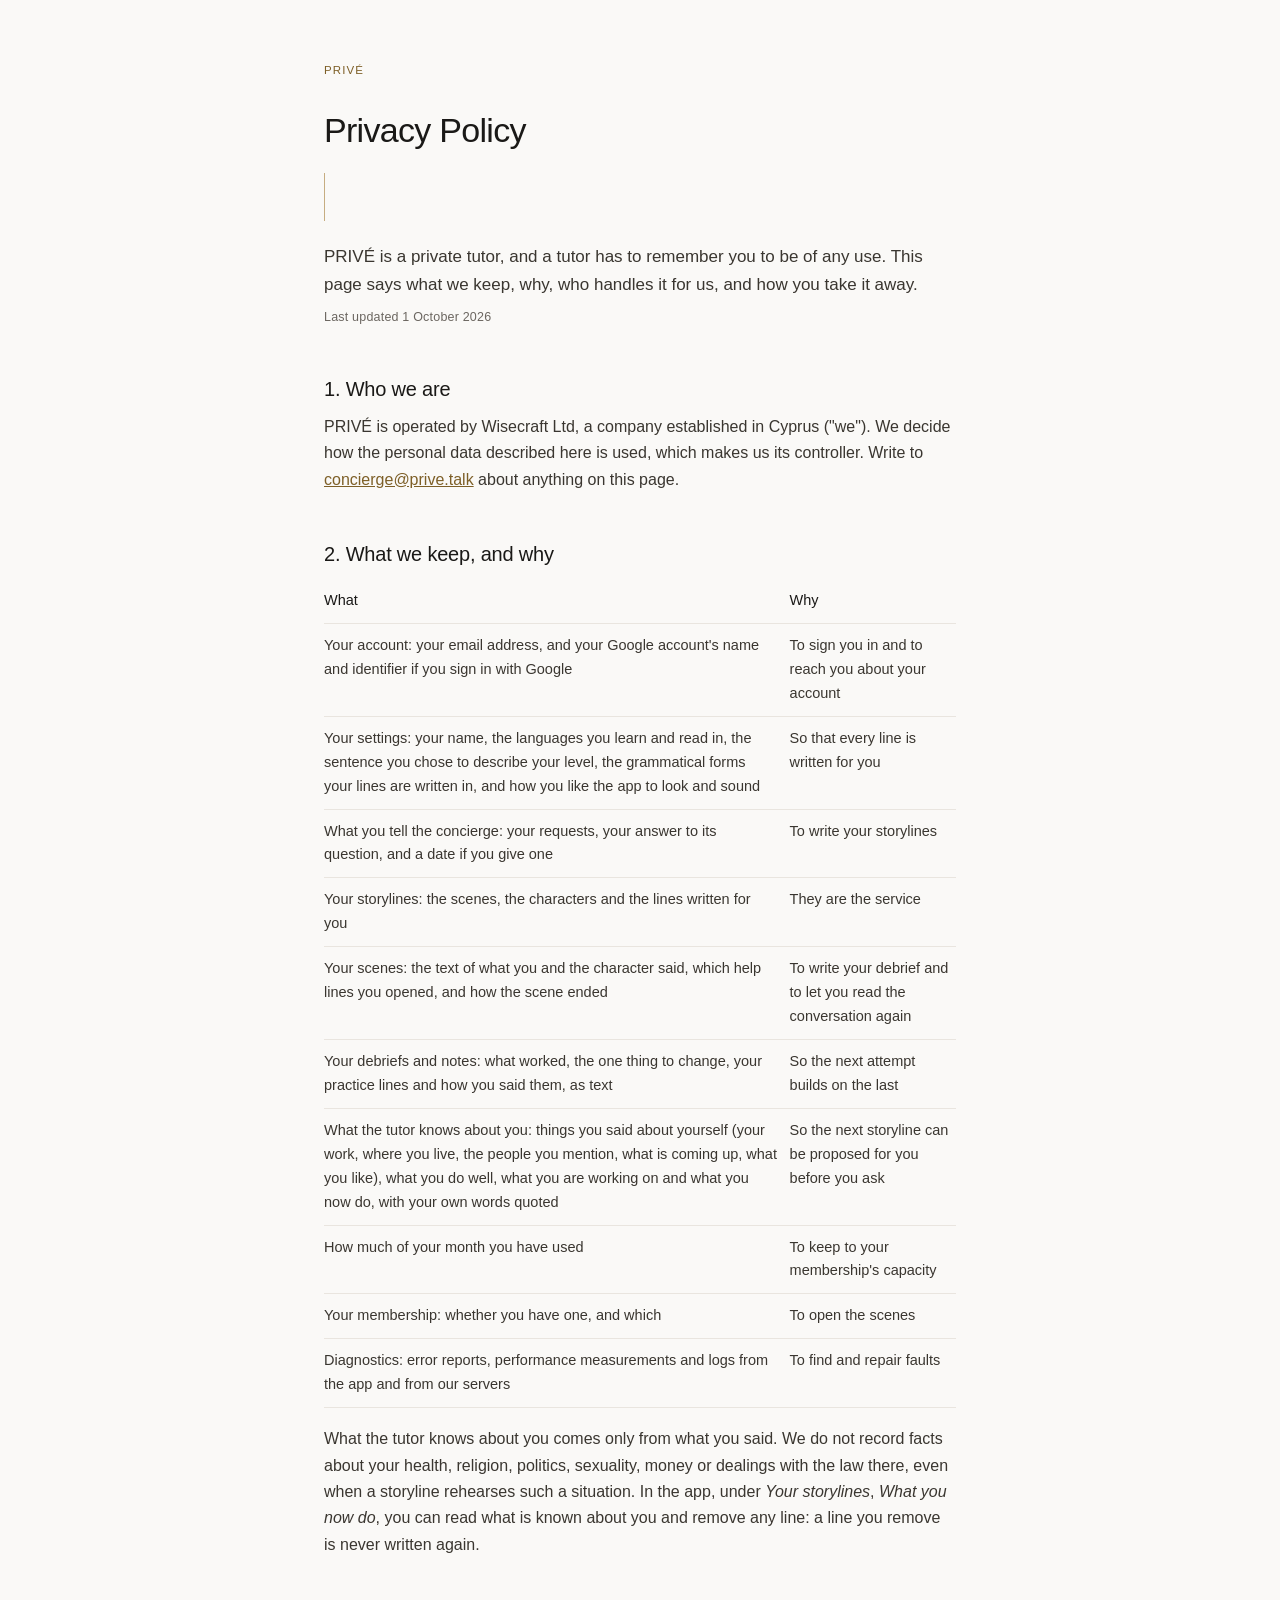
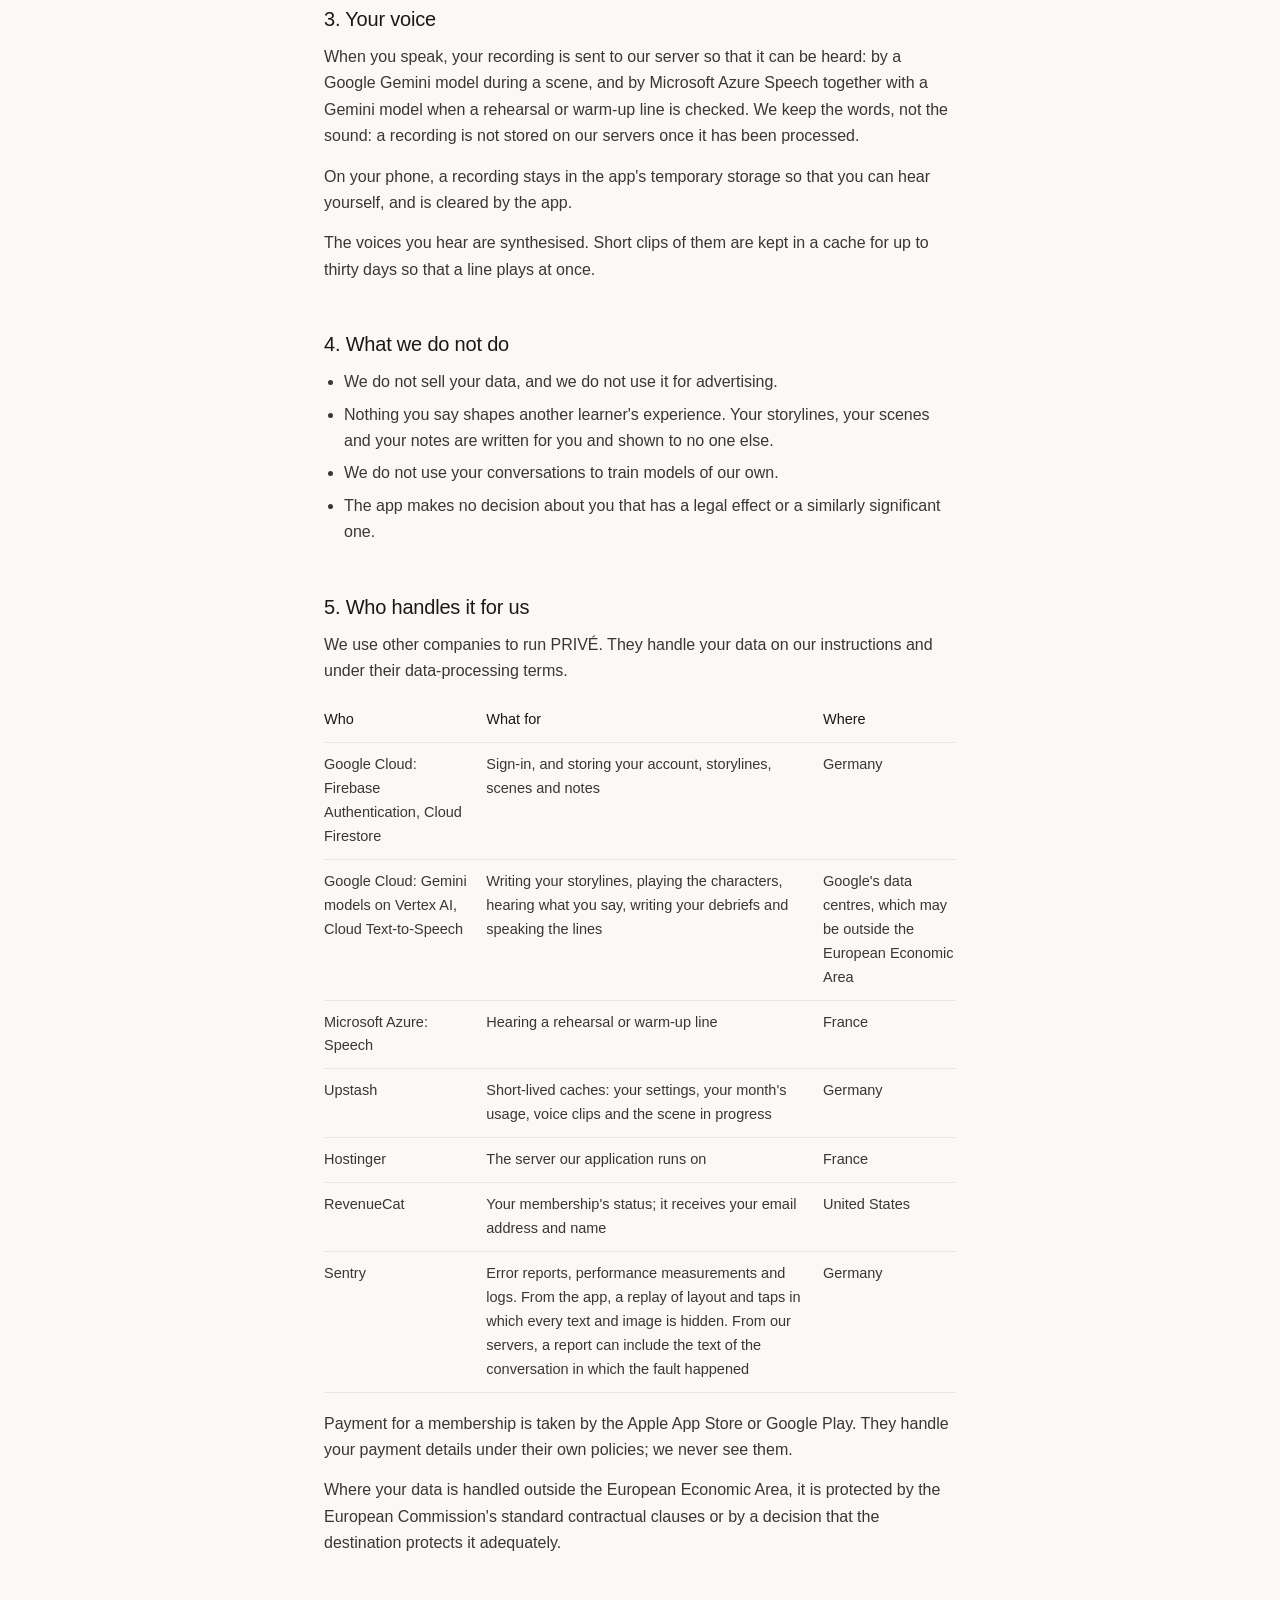
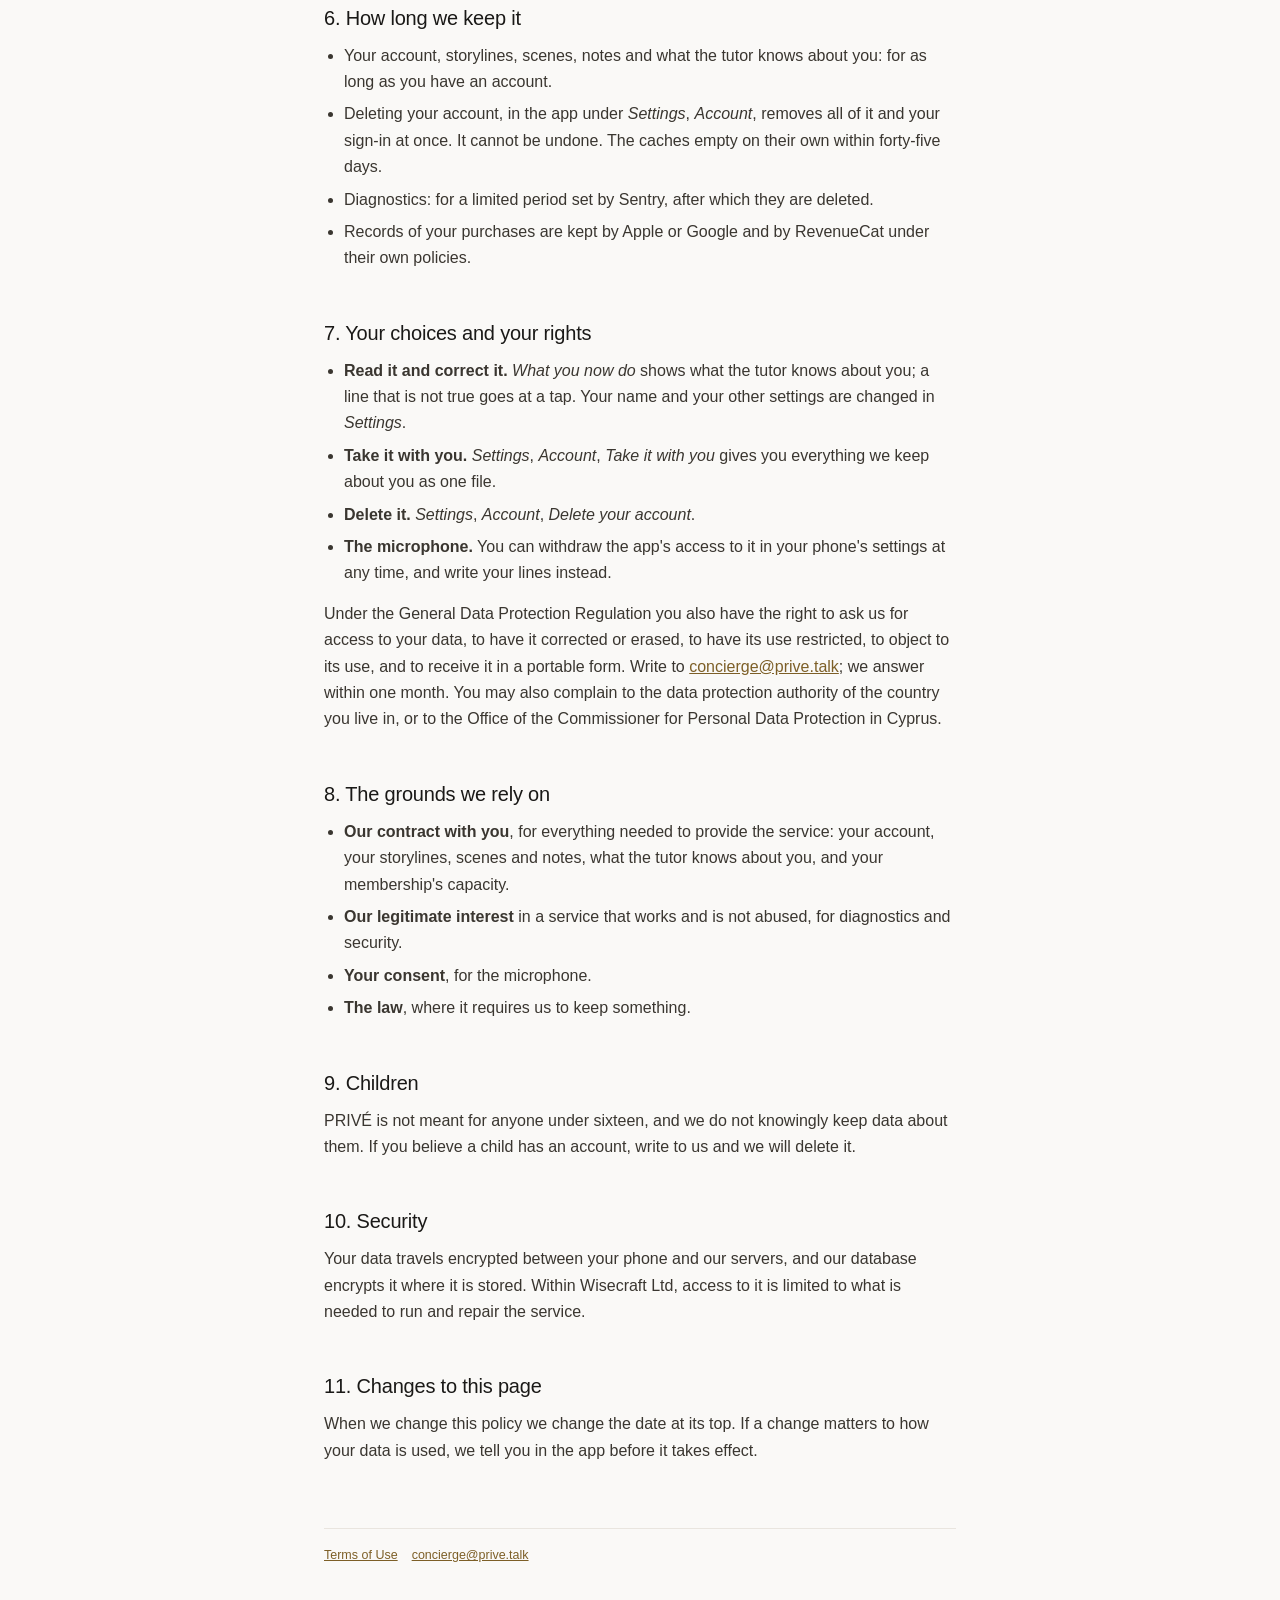
==== privacy/index.html @ 2d4fdf54 "Terms of Use and Privacy Policy for PRIVÉ Two static pages and a front page in the app's palette, se" ====
<!doctype html>
<html lang="en">
<head>
  <meta charset="utf-8">
  <meta name="viewport" content="width=device-width, initial-scale=1">
  <title>Privacy Policy · PRIVÉ</title>
  <meta name="description" content="What PRIVÉ keeps about you, why, who handles it, how long, and how to take it away or delete it.">
  <link rel="stylesheet" href="../style.css">
</head>
<body>
<main>
  <a class="kicker" href="../">Privé</a>
  <h1>Privacy Policy</h1>
  <div class="rule"></div>
  <p class="lead">PRIVÉ is a private tutor, and a tutor has to remember you to be of any use. This page says what we keep, why, who handles it for us, and how you take it away.</p>
  <p class="date">Last updated 1 October 2026</p>

  <h2>1. Who we are</h2>
  <p>PRIVÉ is operated by Wisecraft Ltd, a company established in Cyprus ("we"). We decide how the personal data described here is used, which makes us its controller. Write to <a href="mailto:concierge@prive.talk">concierge@prive.talk</a> about anything on this page.</p>

  <h2>2. What we keep, and why</h2>
  <table>
    <thead><tr><th>What</th><th>Why</th></tr></thead>
    <tbody>
      <tr><td>Your account: your email address, and your Google account's name and identifier if you sign in with Google</td><td>To sign you in and to reach you about your account</td></tr>
      <tr><td>Your settings: your name, the languages you learn and read in, the sentence you chose to describe your level, the grammatical forms your lines are written in, and how you like the app to look and sound</td><td>So that every line is written for you</td></tr>
      <tr><td>What you tell the concierge: your requests, your answer to its question, and a date if you give one</td><td>To write your storylines</td></tr>
      <tr><td>Your storylines: the scenes, the characters and the lines written for you</td><td>They are the service</td></tr>
      <tr><td>Your scenes: the text of what you and the character said, which help lines you opened, and how the scene ended</td><td>To write your debrief and to let you read the conversation again</td></tr>
      <tr><td>Your debriefs and notes: what worked, the one thing to change, your practice lines and how you said them, as text</td><td>So the next attempt builds on the last</td></tr>
      <tr><td>What the tutor knows about you: things you said about yourself (your work, where you live, the people you mention, what is coming up, what you like), what you do well, what you are working on and what you now do, with your own words quoted</td><td>So the next storyline can be proposed for you before you ask</td></tr>
      <tr><td>How much of your month you have used</td><td>To keep to your membership's capacity</td></tr>
      <tr><td>Your membership: whether you have one, and which</td><td>To open the scenes</td></tr>
      <tr><td>Diagnostics: error reports, performance measurements and logs from the app and from our servers</td><td>To find and repair faults</td></tr>
    </tbody>
  </table>
  <p>What the tutor knows about you comes only from what you said. We do not record facts about your health, religion, politics, sexuality, money or dealings with the law there, even when a storyline rehearses such a situation. In the app, under <em>Your storylines</em>, <em>What you now do</em>, you can read what is known about you and remove any line: a line you remove is never written again.</p>

  <h2>3. Your voice</h2>
  <p>When you speak, your recording is sent to our server so that it can be heard: by a Google Gemini model during a scene, and by Microsoft Azure Speech together with a Gemini model when a rehearsal or warm-up line is checked. We keep the words, not the sound: a recording is not stored on our servers once it has been processed.</p>
  <p>On your phone, a recording stays in the app's temporary storage so that you can hear yourself, and is cleared by the app.</p>
  <p>The voices you hear are synthesised. Short clips of them are kept in a cache for up to thirty days so that a line plays at once.</p>

  <h2>4. What we do not do</h2>
  <ul>
    <li>We do not sell your data, and we do not use it for advertising.</li>
    <li>Nothing you say shapes another learner's experience. Your storylines, your scenes and your notes are written for you and shown to no one else.</li>
    <li>We do not use your conversations to train models of our own.</li>
    <li>The app makes no decision about you that has a legal effect or a similarly significant one.</li>
  </ul>

  <h2>5. Who handles it for us</h2>
  <p>We use other companies to run PRIVÉ. They handle your data on our instructions and under their data-processing terms.</p>
  <table>
    <thead><tr><th>Who</th><th>What for</th><th>Where</th></tr></thead>
    <tbody>
      <tr><td>Google Cloud: Firebase Authentication, Cloud Firestore</td><td>Sign-in, and storing your account, storylines, scenes and notes</td><td>Germany</td></tr>
      <tr><td>Google Cloud: Gemini models on Vertex AI, Cloud Text-to-Speech</td><td>Writing your storylines, playing the characters, hearing what you say, writing your debriefs and speaking the lines</td><td>Google's data centres, which may be outside the European Economic Area</td></tr>
      <tr><td>Microsoft Azure: Speech</td><td>Hearing a rehearsal or warm-up line</td><td>France</td></tr>
      <tr><td>Upstash</td><td>Short-lived caches: your settings, your month's usage, voice clips and the scene in progress</td><td>Germany</td></tr>
      <tr><td>Hostinger</td><td>The server our application runs on</td><td>France</td></tr>
      <tr><td>RevenueCat</td><td>Your membership's status; it receives your email address and name</td><td>United States</td></tr>
      <tr><td>Sentry</td><td>Error reports, performance measurements and logs. From the app, a replay of layout and taps in which every text and image is hidden. From our servers, a report can include the text of the conversation in which the fault happened</td><td>Germany</td></tr>
    </tbody>
  </table>
  <p>Payment for a membership is taken by the Apple App Store or Google Play. They handle your payment details under their own policies; we never see them.</p>
  <p>Where your data is handled outside the European Economic Area, it is protected by the European Commission's standard contractual clauses or by a decision that the destination protects it adequately.</p>

  <h2>6. How long we keep it</h2>
  <ul>
    <li>Your account, storylines, scenes, notes and what the tutor knows about you: for as long as you have an account.</li>
    <li>Deleting your account, in the app under <em>Settings</em>, <em>Account</em>, removes all of it and your sign-in at once. It cannot be undone. The caches empty on their own within forty-five days.</li>
    <li>Diagnostics: for a limited period set by Sentry, after which they are deleted.</li>
    <li>Records of your purchases are kept by Apple or Google and by RevenueCat under their own policies.</li>
  </ul>

  <h2>7. Your choices and your rights</h2>
  <ul>
    <li><strong>Read it and correct it.</strong> <em>What you now do</em> shows what the tutor knows about you; a line that is not true goes at a tap. Your name and your other settings are changed in <em>Settings</em>.</li>
    <li><strong>Take it with you.</strong> <em>Settings</em>, <em>Account</em>, <em>Take it with you</em> gives you everything we keep about you as one file.</li>
    <li><strong>Delete it.</strong> <em>Settings</em>, <em>Account</em>, <em>Delete your account</em>.</li>
    <li><strong>The microphone.</strong> You can withdraw the app's access to it in your phone's settings at any time, and write your lines instead.</li>
  </ul>
  <p>Under the General Data Protection Regulation you also have the right to ask us for access to your data, to have it corrected or erased, to have its use restricted, to object to its use, and to receive it in a portable form. Write to <a href="mailto:concierge@prive.talk">concierge@prive.talk</a>; we answer within one month. You may also complain to the data protection authority of the country you live in, or to the Office of the Commissioner for Personal Data Protection in Cyprus.</p>

  <h2>8. The grounds we rely on</h2>
  <ul>
    <li><strong>Our contract with you</strong>, for everything needed to provide the service: your account, your storylines, scenes and notes, what the tutor knows about you, and your membership's capacity.</li>
    <li><strong>Our legitimate interest</strong> in a service that works and is not abused, for diagnostics and security.</li>
    <li><strong>Your consent</strong>, for the microphone.</li>
    <li><strong>The law</strong>, where it requires us to keep something.</li>
  </ul>

  <h2>9. Children</h2>
  <p>PRIVÉ is not meant for anyone under sixteen, and we do not knowingly keep data about them. If you believe a child has an account, write to us and we will delete it.</p>

  <h2>10. Security</h2>
  <p>Your data travels encrypted between your phone and our servers, and our database encrypts it where it is stored. Within Wisecraft Ltd, access to it is limited to what is needed to run and repair the service.</p>

  <h2>11. Changes to this page</h2>
  <p>When we change this policy we change the date at its top. If a change matters to how your data is used, we tell you in the app before it takes effect.</p>

  <footer><a href="../terms/">Terms of Use</a><a href="mailto:concierge@prive.talk">concierge@prive.talk</a></footer>
</main>
</body>
</html>
---- style.css ----
/* The app's own palette: a warm ground, ink type, one gold; the same in the dark. No font is fetched: the page asks nothing of a third party. */
:root {
  --ground: #FAF9F7;
  --surface: #FFFFFF;
  --ink: #1A1917;
  --ink-soft: #3A3630;
  --ink-muted: #6B6660;
  --gold: #B08D4F;
  --gold-text: #7D5F27;
  --hair: #E9E5DF;
}
@media (prefers-color-scheme: dark) {
  :root {
    --ground: #171513;
    --surface: #1F1C19;
    --ink: #F6F4F1;
    --ink-soft: #D9D4CC;
    --ink-muted: #A39C92;
    --gold: #C9A562;
    --gold-text: #D8B878;
    --hair: #2E2A26;
  }
}
* { box-sizing: border-box; }
html { -webkit-text-size-adjust: 100%; }
body {
  margin: 0;
  background: var(--ground);
  color: var(--ink-soft);
  font-family: "Noto Sans", -apple-system, BlinkMacSystemFont, "Segoe UI", Roboto, "Helvetica Neue", Arial, sans-serif;
  font-size: 16px;
  line-height: 1.65;
}
main { max-width: 680px; margin: 0 auto; padding: 56px 24px 96px; }
.kicker { font-size: 11.5px; font-weight: 500; letter-spacing: 1.1px; text-transform: uppercase; color: var(--gold-text); text-decoration: none; }
h1 { font-weight: 300; font-size: 34px; line-height: 1.2; letter-spacing: -0.7px; color: var(--ink); margin: 28px 0 0; }
.rule { width: 1px; height: 48px; background: var(--gold); opacity: 0.7; margin: 22px 0; }
.lead { font-size: 17px; color: var(--ink-soft); margin: 0 0 8px; }
.date { font-size: 12.5px; color: var(--ink-muted); letter-spacing: 0.2px; }
h2 { font-weight: 400; font-size: 20px; line-height: 1.3; letter-spacing: -0.2px; color: var(--ink); margin: 48px 0 12px; }
h3 { font-weight: 500; font-size: 14.5px; color: var(--ink); margin: 24px 0 6px; }
p { margin: 0 0 14px; }
ul { margin: 0 0 14px; padding-left: 20px; }
li { margin-bottom: 6px; }
a { color: var(--gold-text); }
table { width: 100%; border-collapse: collapse; margin: 8px 0 18px; font-size: 14.5px; }
th { text-align: left; font-weight: 500; color: var(--ink); border-bottom: 1px solid var(--hair); padding: 10px 12px 10px 0; vertical-align: top; }
td { border-bottom: 1px solid var(--hair); padding: 10px 12px 10px 0; vertical-align: top; }
td:last-child, th:last-child { padding-right: 0; }
.cards { display: grid; gap: 14px; margin-top: 32px; }
.card { display: block; border: 1px solid var(--hair); background: var(--surface); border-radius: 18px; padding: 20px; text-decoration: none; color: inherit; }
.card strong { display: block; font-weight: 400; font-size: 19px; color: var(--ink); }
.card span { font-size: 14px; color: var(--ink-muted); }
footer { margin-top: 64px; padding-top: 16px; border-top: 1px solid var(--hair); font-size: 12.5px; color: var(--ink-muted); }
footer a { margin-right: 14px; }
@media (max-width: 520px) { h1 { font-size: 28px; } main { padding-top: 36px; } table, thead, tbody, tr, th, td { display: block; } thead { display: none; } td { border: 0; padding: 2px 0; } tr { border-bottom: 1px solid var(--hair); padding: 10px 0; } td:first-child { color: var(--ink); font-weight: 500; } }
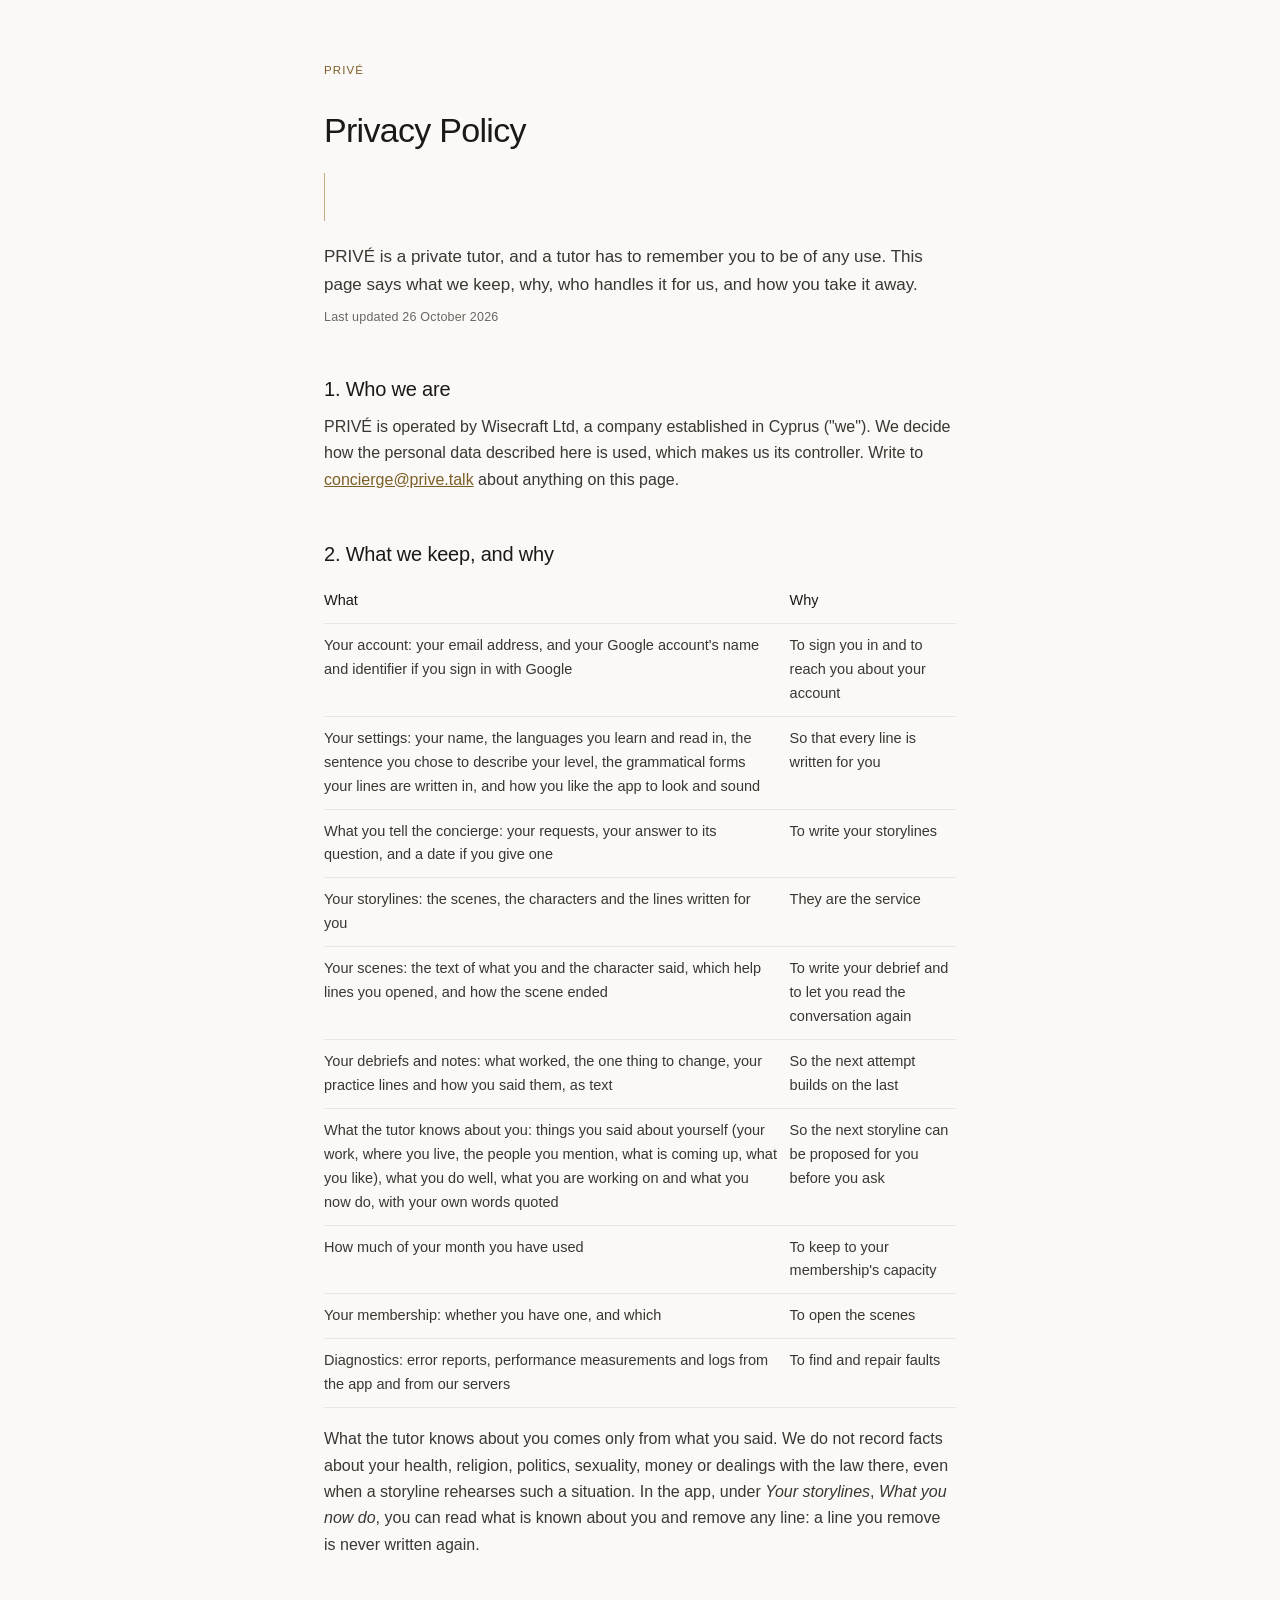
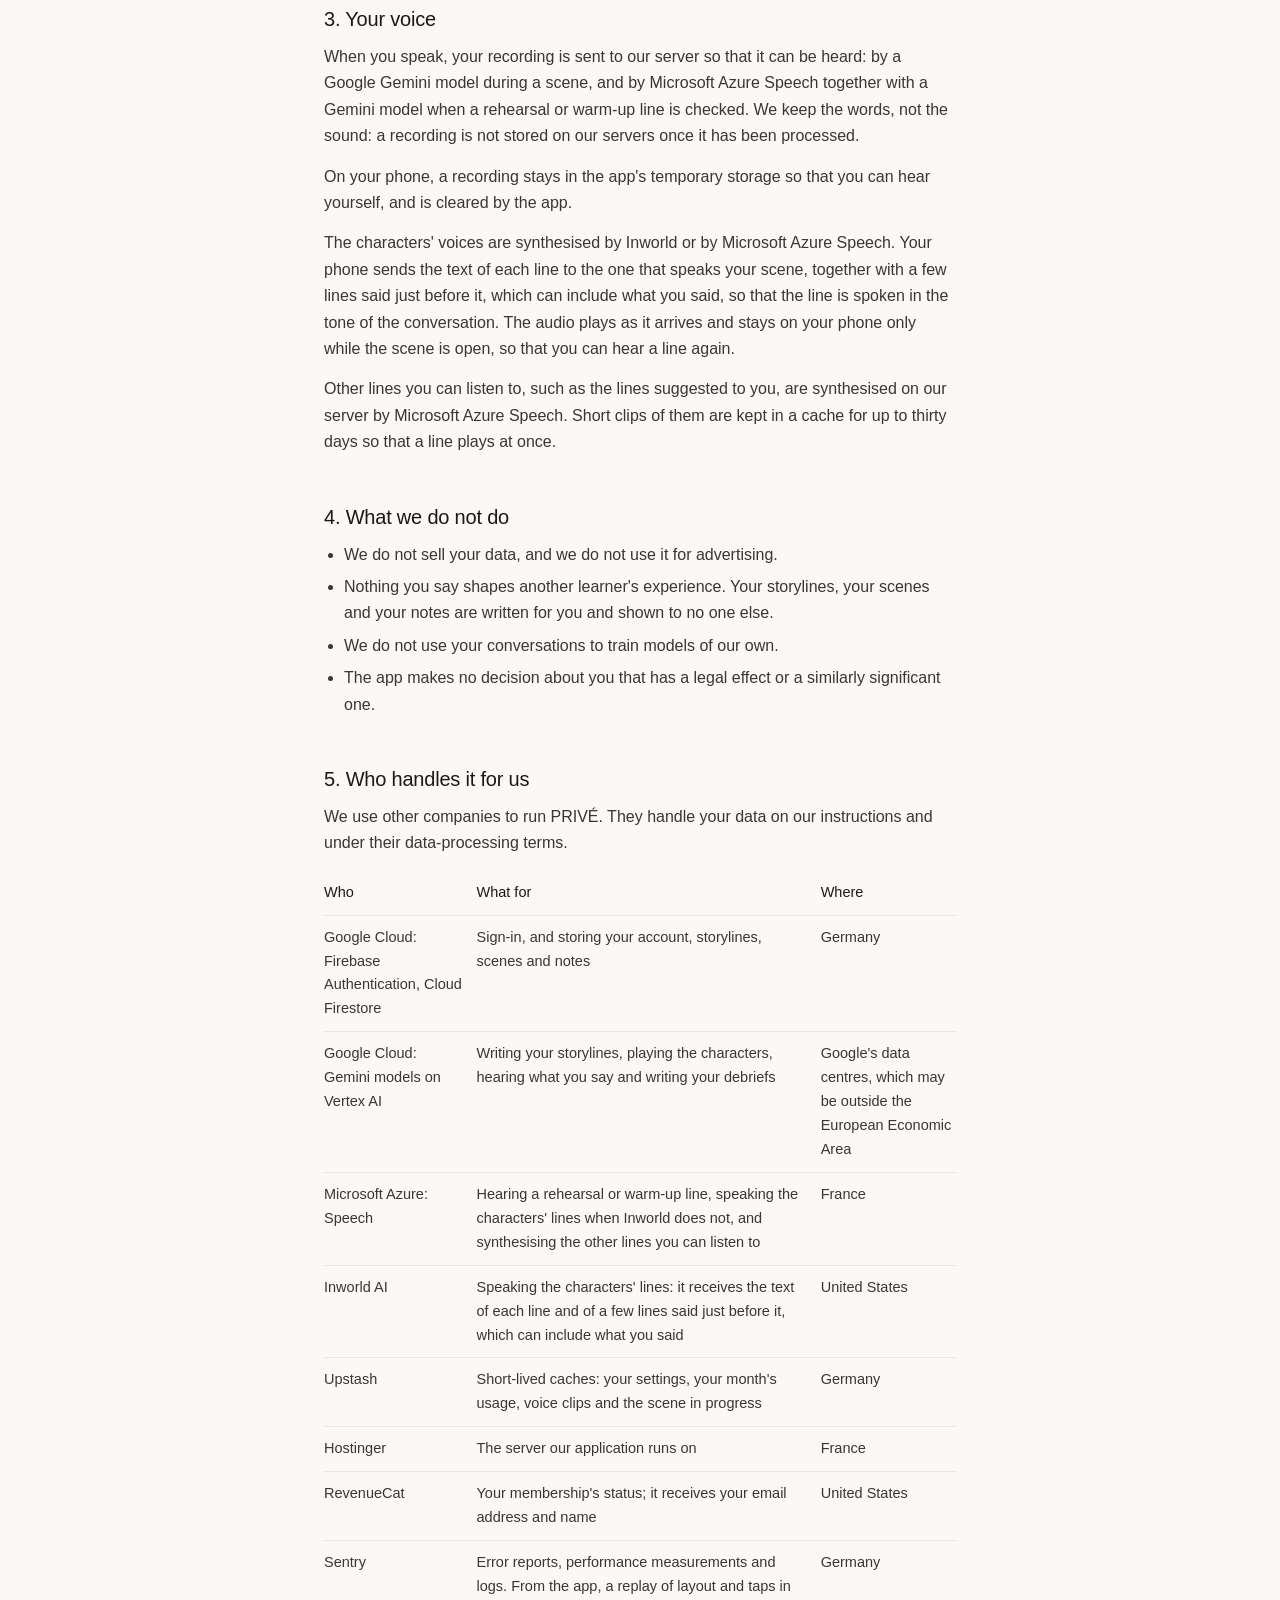
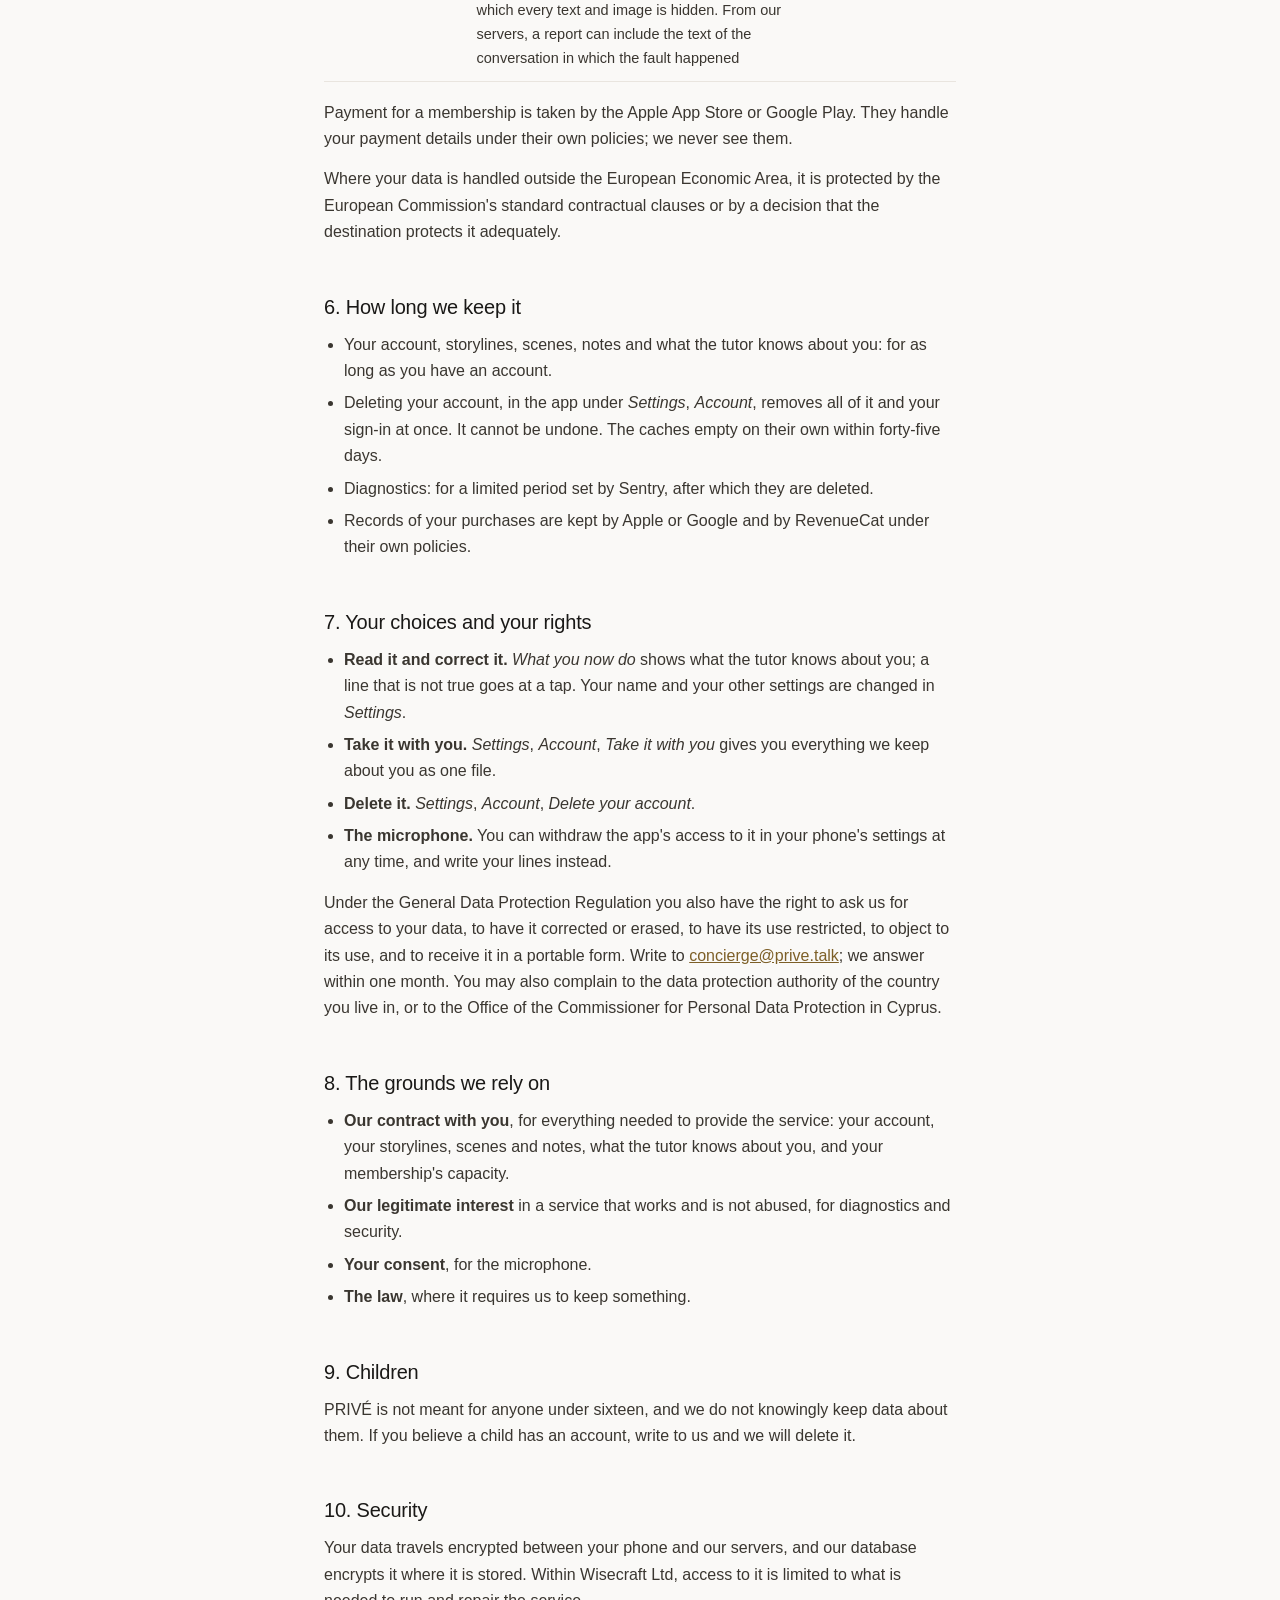
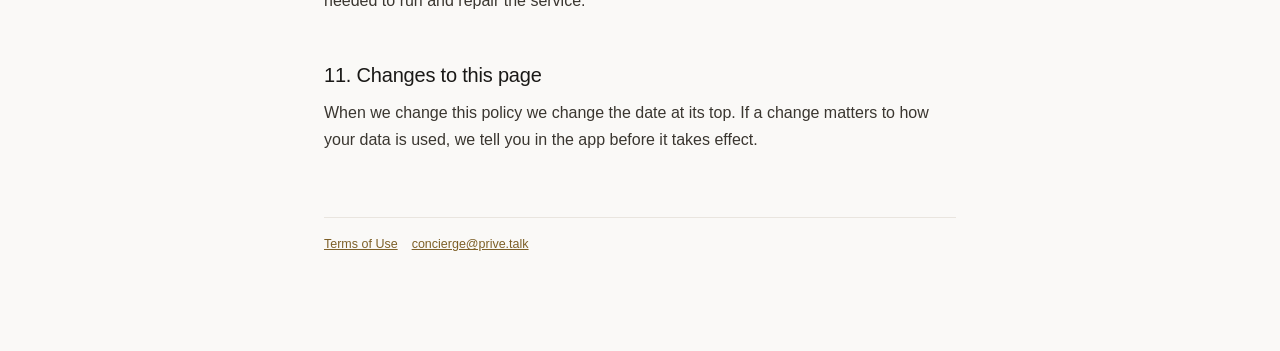
==== commit c1bfd928: "Inworld named among the voices: Privacy Policy and Terms of 26 October 2026 The characters' voices a" ====
--- a/privacy/index.html
+++ b/privacy/index.html
@@ -13,7 +13,7 @@
   <h1>Privacy Policy</h1>
   <div class="rule"></div>
   <p class="lead">PRIVÉ is a private tutor, and a tutor has to remember you to be of any use. This page says what we keep, why, who handles it for us, and how you take it away.</p>
-  <p class="date">Last updated 1 October 2026</p>
+  <p class="date">Last updated 26 October 2026</p>
 
   <h2>1. Who we are</h2>
   <p>PRIVÉ is operated by Wisecraft Ltd, a company established in Cyprus ("we"). We decide how the personal data described here is used, which makes us its controller. Write to <a href="mailto:concierge@prive.talk">concierge@prive.talk</a> about anything on this page.</p>
@@ -39,7 +39,8 @@
   <h2>3. Your voice</h2>
   <p>When you speak, your recording is sent to our server so that it can be heard: by a Google Gemini model during a scene, and by Microsoft Azure Speech together with a Gemini model when a rehearsal or warm-up line is checked. We keep the words, not the sound: a recording is not stored on our servers once it has been processed.</p>
   <p>On your phone, a recording stays in the app's temporary storage so that you can hear yourself, and is cleared by the app.</p>
-  <p>The voices you hear are synthesised. Short clips of them are kept in a cache for up to thirty days so that a line plays at once.</p>
+  <p>The characters' voices are synthesised by Inworld or by Microsoft Azure Speech. Your phone sends the text of each line to the one that speaks your scene, together with a few lines said just before it, which can include what you said, so that the line is spoken in the tone of the conversation. The audio plays as it arrives and stays on your phone only while the scene is open, so that you can hear a line again.</p>
+  <p>Other lines you can listen to, such as the lines suggested to you, are synthesised on our server by Microsoft Azure Speech. Short clips of them are kept in a cache for up to thirty days so that a line plays at once.</p>
 
   <h2>4. What we do not do</h2>
   <ul>
@@ -55,8 +56,9 @@
     <thead><tr><th>Who</th><th>What for</th><th>Where</th></tr></thead>
     <tbody>
       <tr><td>Google Cloud: Firebase Authentication, Cloud Firestore</td><td>Sign-in, and storing your account, storylines, scenes and notes</td><td>Germany</td></tr>
-      <tr><td>Google Cloud: Gemini models on Vertex AI, Cloud Text-to-Speech</td><td>Writing your storylines, playing the characters, hearing what you say, writing your debriefs and speaking the lines</td><td>Google's data centres, which may be outside the European Economic Area</td></tr>
-      <tr><td>Microsoft Azure: Speech</td><td>Hearing a rehearsal or warm-up line</td><td>France</td></tr>
+      <tr><td>Google Cloud: Gemini models on Vertex AI</td><td>Writing your storylines, playing the characters, hearing what you say and writing your debriefs</td><td>Google's data centres, which may be outside the European Economic Area</td></tr>
+      <tr><td>Microsoft Azure: Speech</td><td>Hearing a rehearsal or warm-up line, speaking the characters' lines when Inworld does not, and synthesising the other lines you can listen to</td><td>France</td></tr>
+      <tr><td>Inworld AI</td><td>Speaking the characters' lines: it receives the text of each line and of a few lines said just before it, which can include what you said</td><td>United States</td></tr>
       <tr><td>Upstash</td><td>Short-lived caches: your settings, your month's usage, voice clips and the scene in progress</td><td>Germany</td></tr>
       <tr><td>Hostinger</td><td>The server our application runs on</td><td>France</td></tr>
       <tr><td>RevenueCat</td><td>Your membership's status; it receives your email address and name</td><td>United States</td></tr>
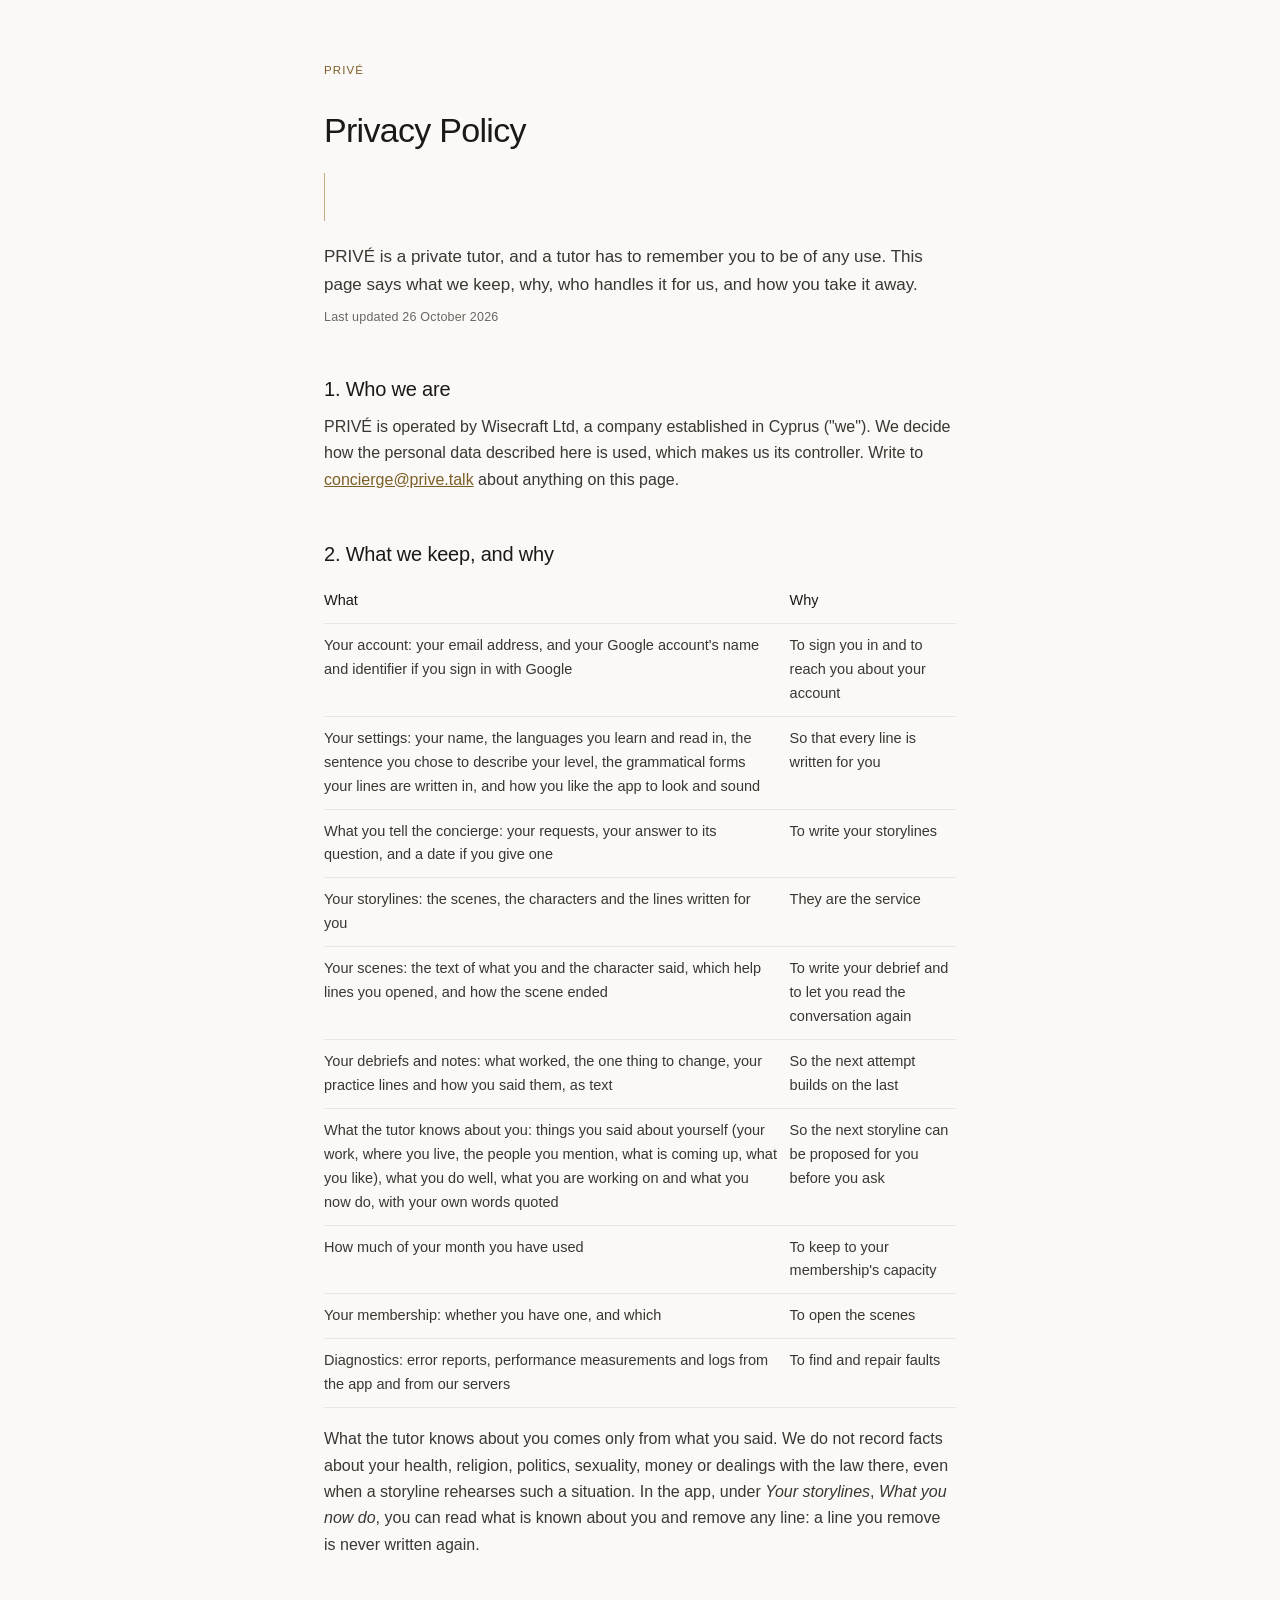
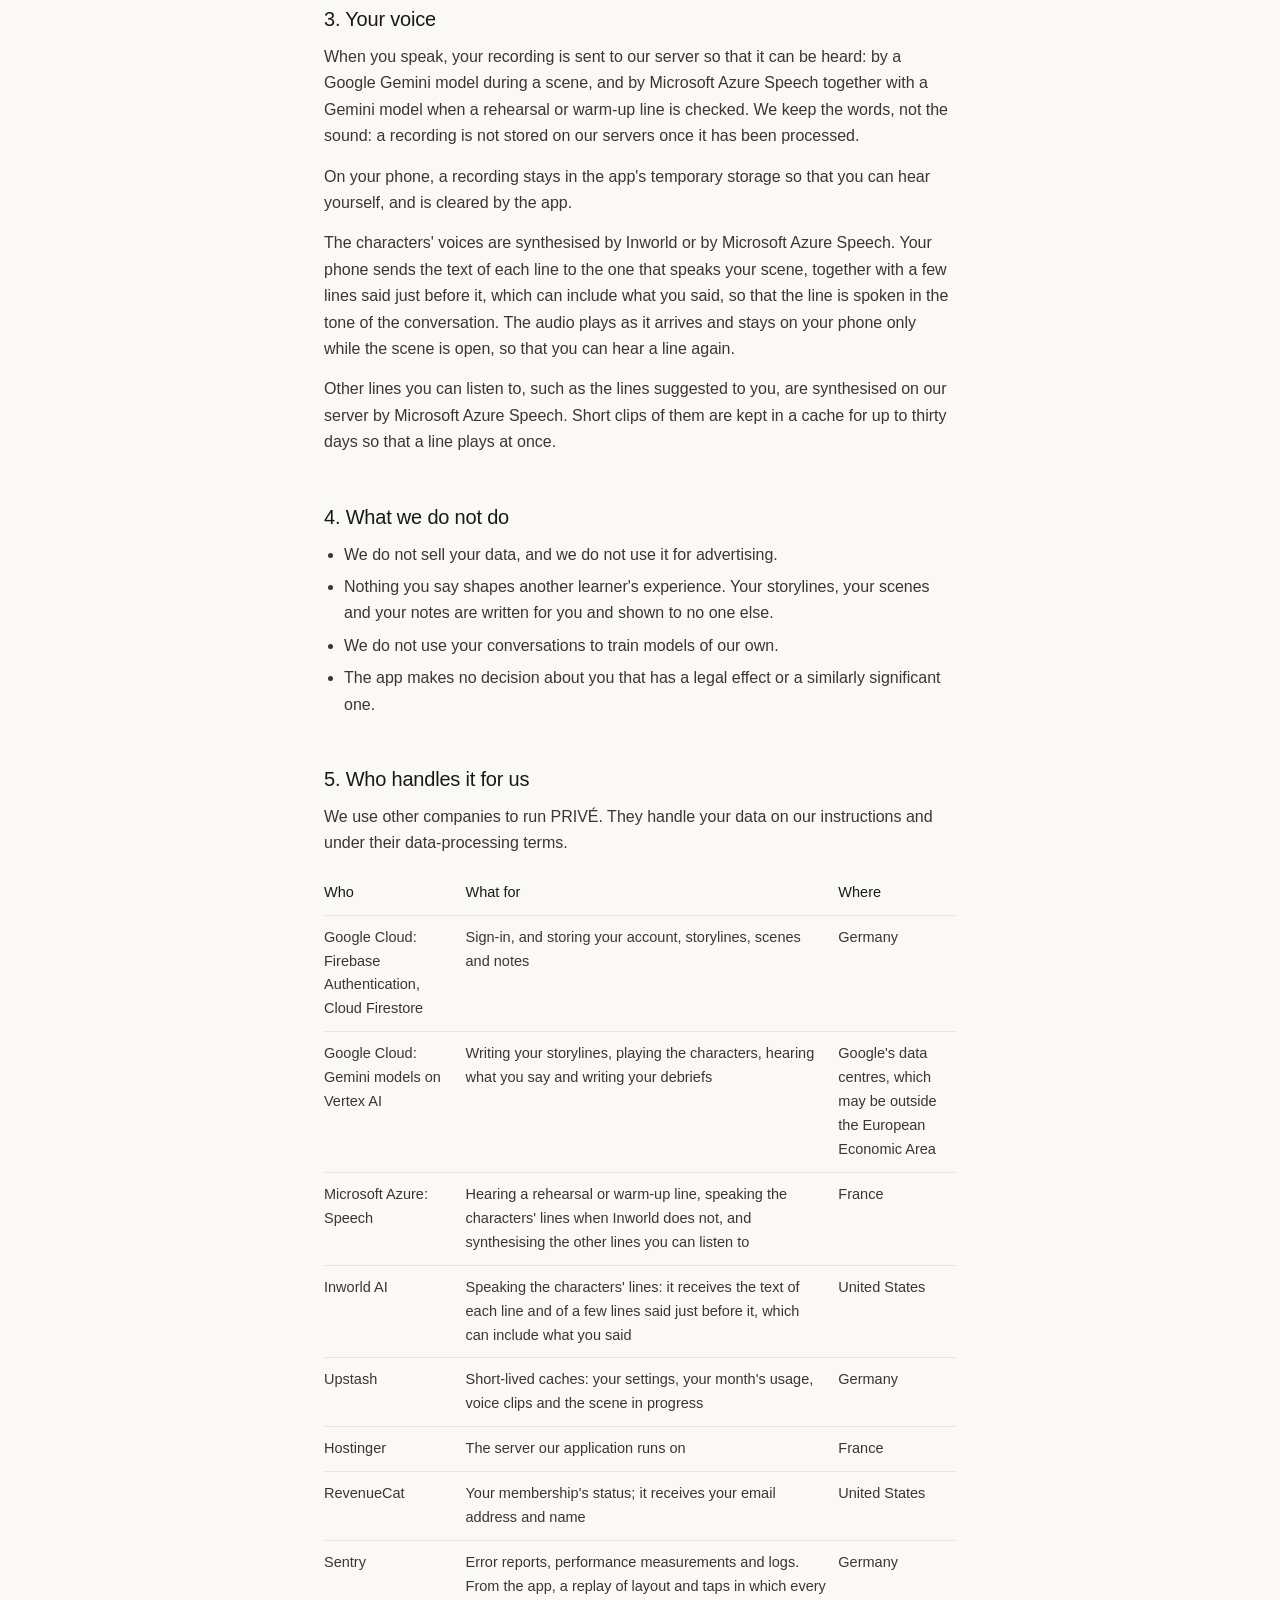
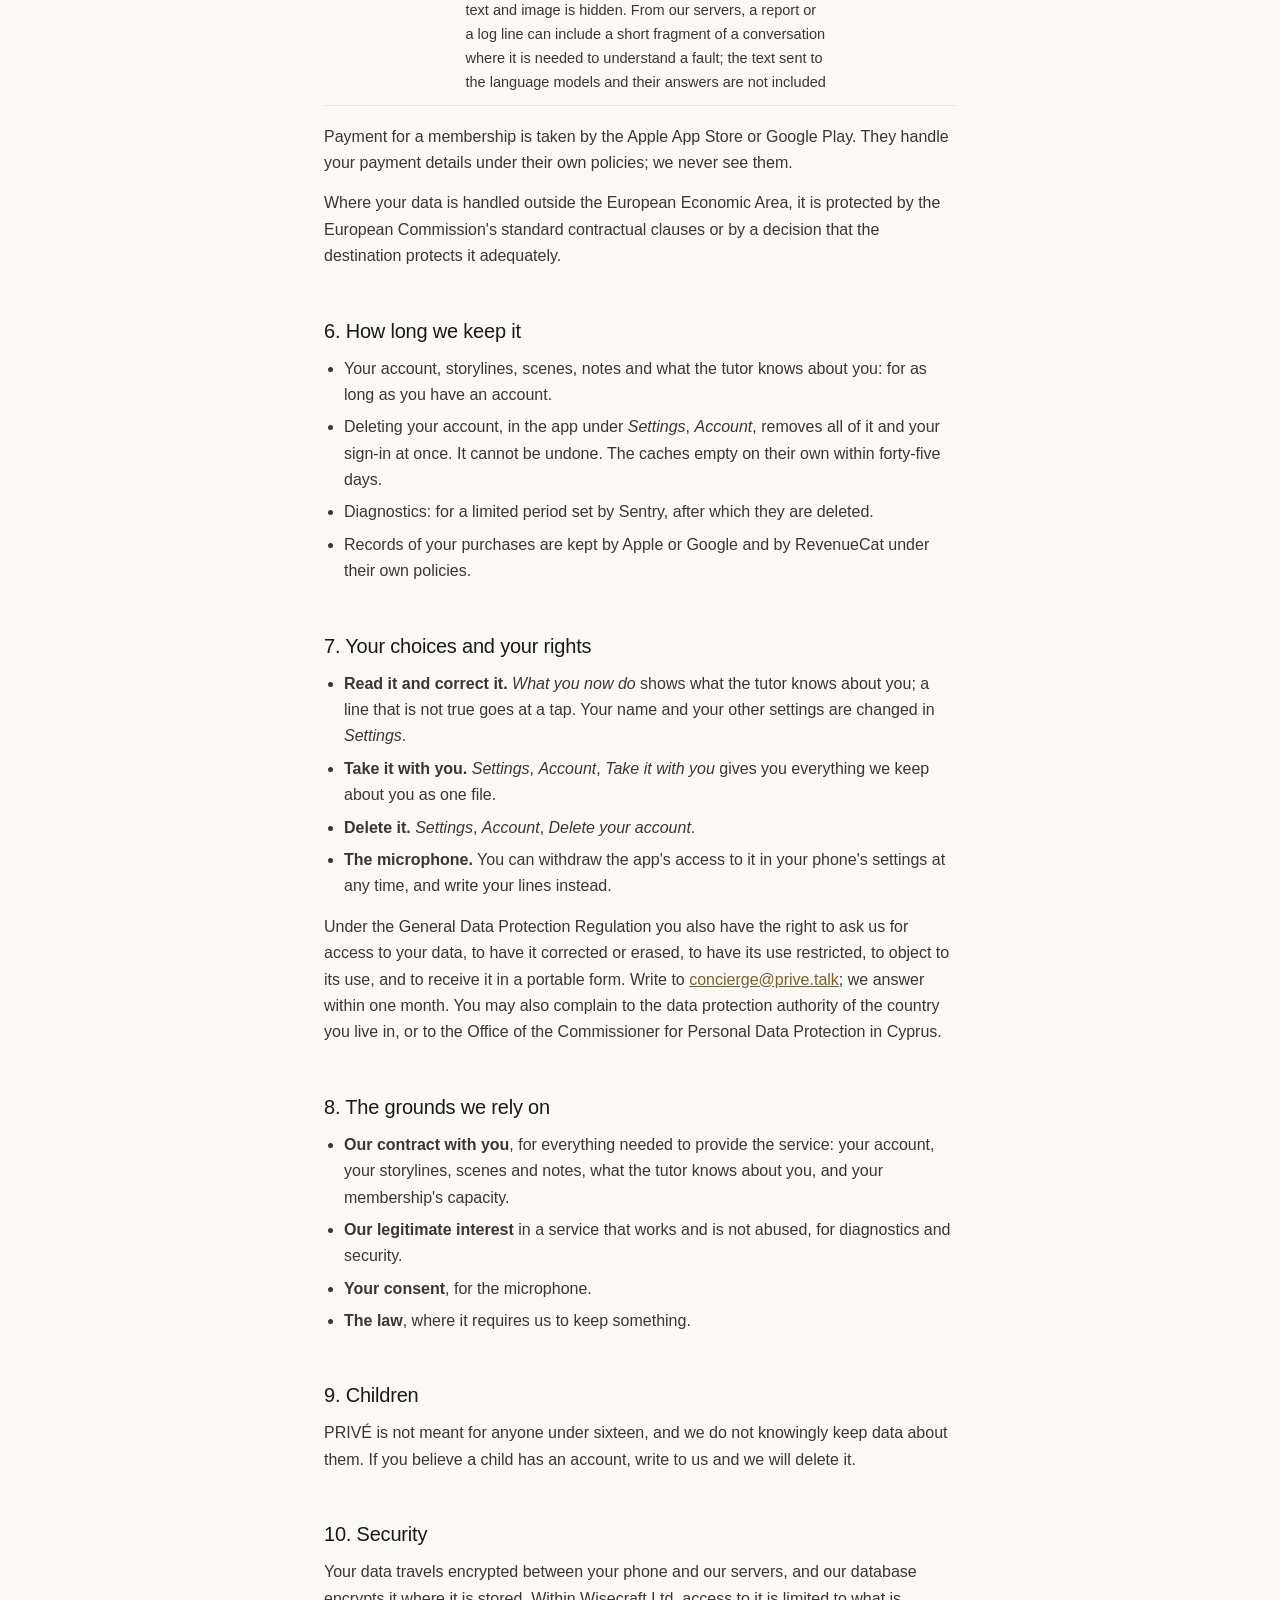
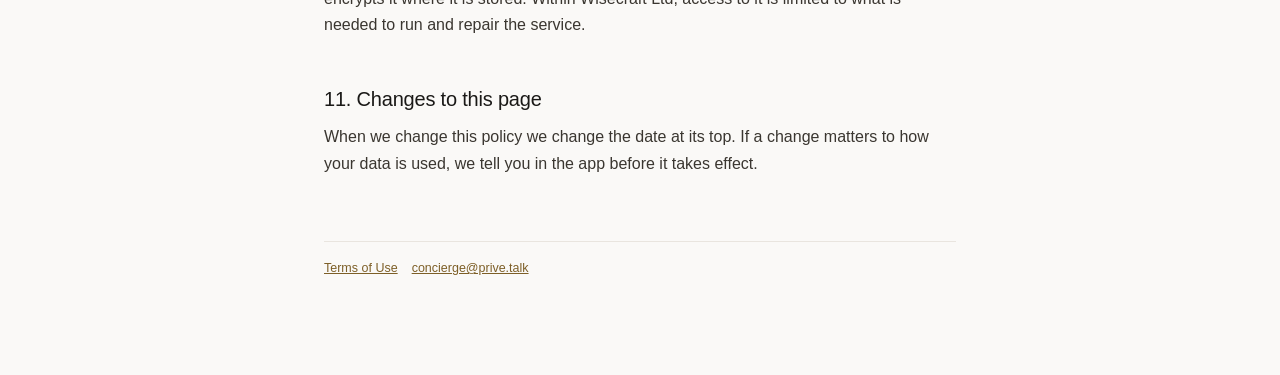
==== commit 77370633: "Sentry in the Privacy Policy: no model prompts or answers in server reports Co-Authored-By: Claude O" ====
--- a/privacy/index.html
+++ b/privacy/index.html
@@ -62,7 +62,7 @@
       <tr><td>Upstash</td><td>Short-lived caches: your settings, your month's usage, voice clips and the scene in progress</td><td>Germany</td></tr>
       <tr><td>Hostinger</td><td>The server our application runs on</td><td>France</td></tr>
       <tr><td>RevenueCat</td><td>Your membership's status; it receives your email address and name</td><td>United States</td></tr>
-      <tr><td>Sentry</td><td>Error reports, performance measurements and logs. From the app, a replay of layout and taps in which every text and image is hidden. From our servers, a report can include the text of the conversation in which the fault happened</td><td>Germany</td></tr>
+      <tr><td>Sentry</td><td>Error reports, performance measurements and logs. From the app, a replay of layout and taps in which every text and image is hidden. From our servers, a report or a log line can include a short fragment of a conversation where it is needed to understand a fault; the text sent to the language models and their answers are not included</td><td>Germany</td></tr>
     </tbody>
   </table>
   <p>Payment for a membership is taken by the Apple App Store or Google Play. They handle your payment details under their own policies; we never see them.</p>
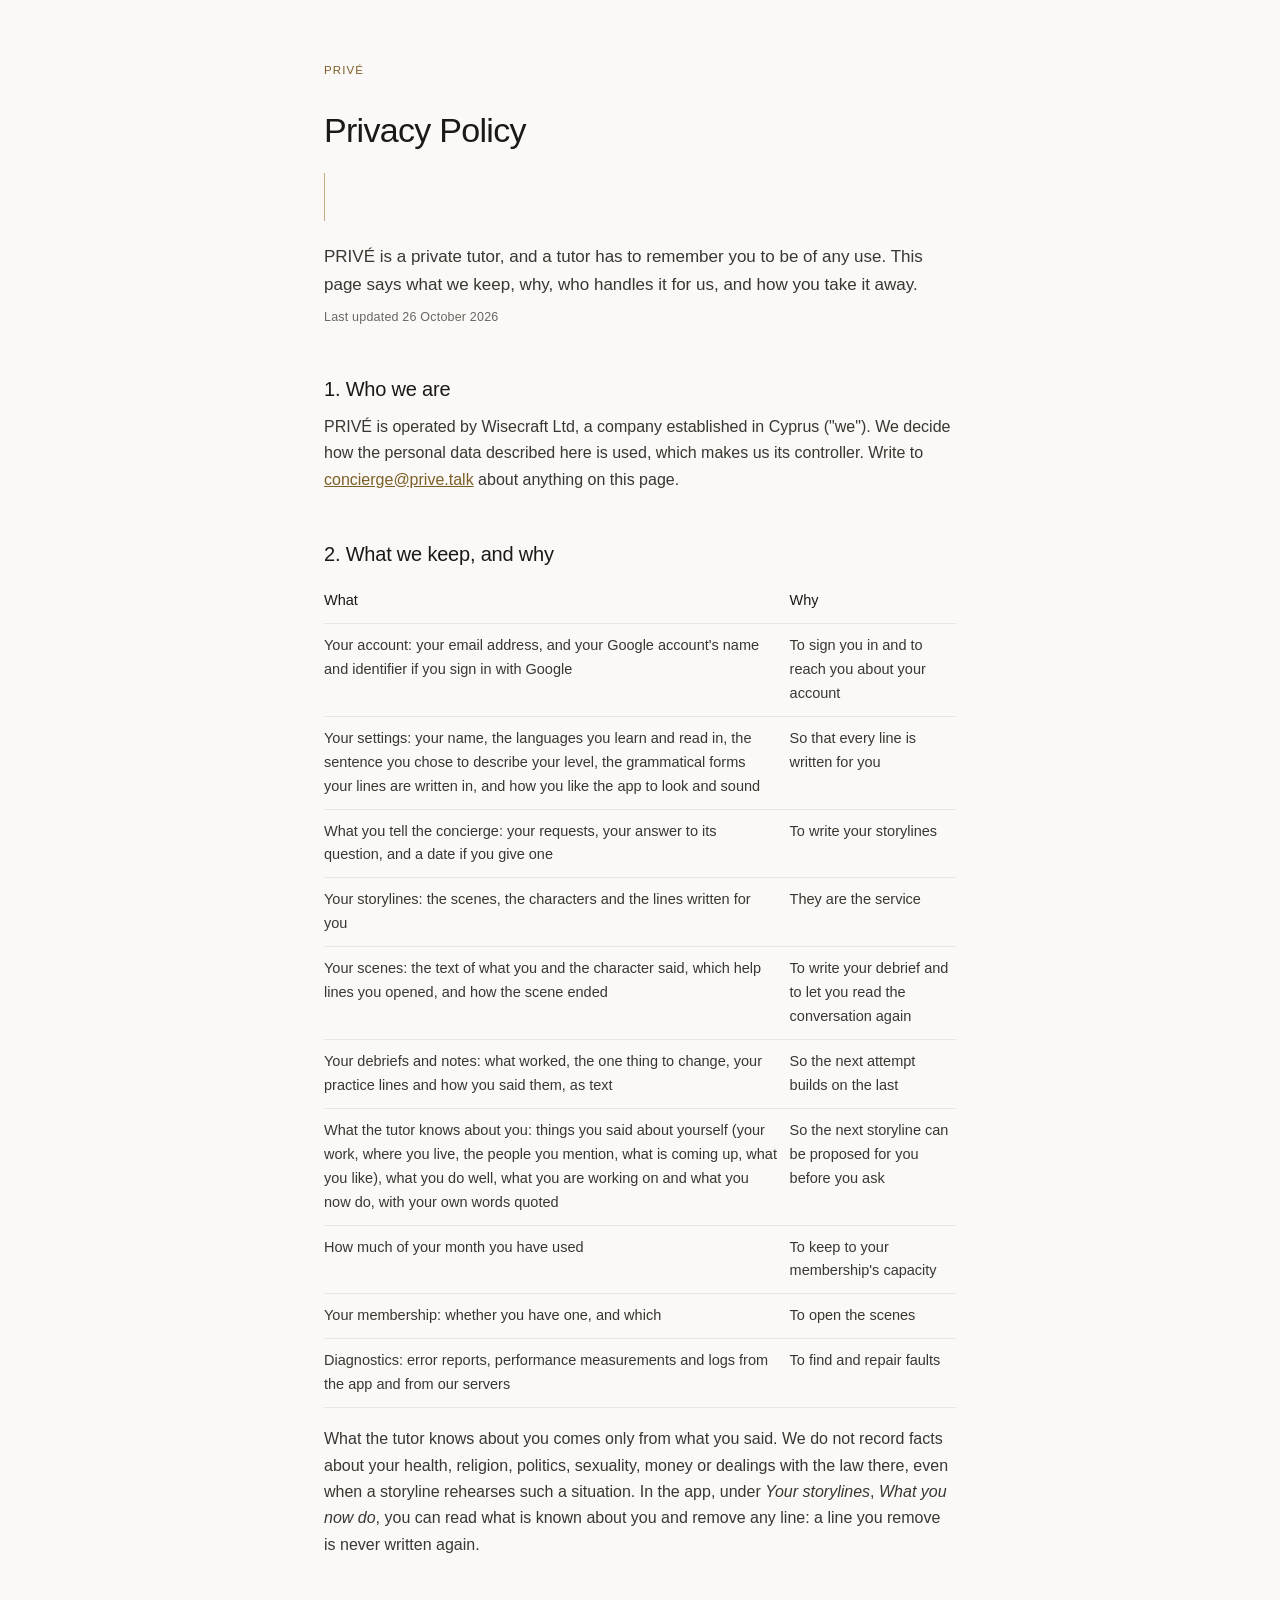
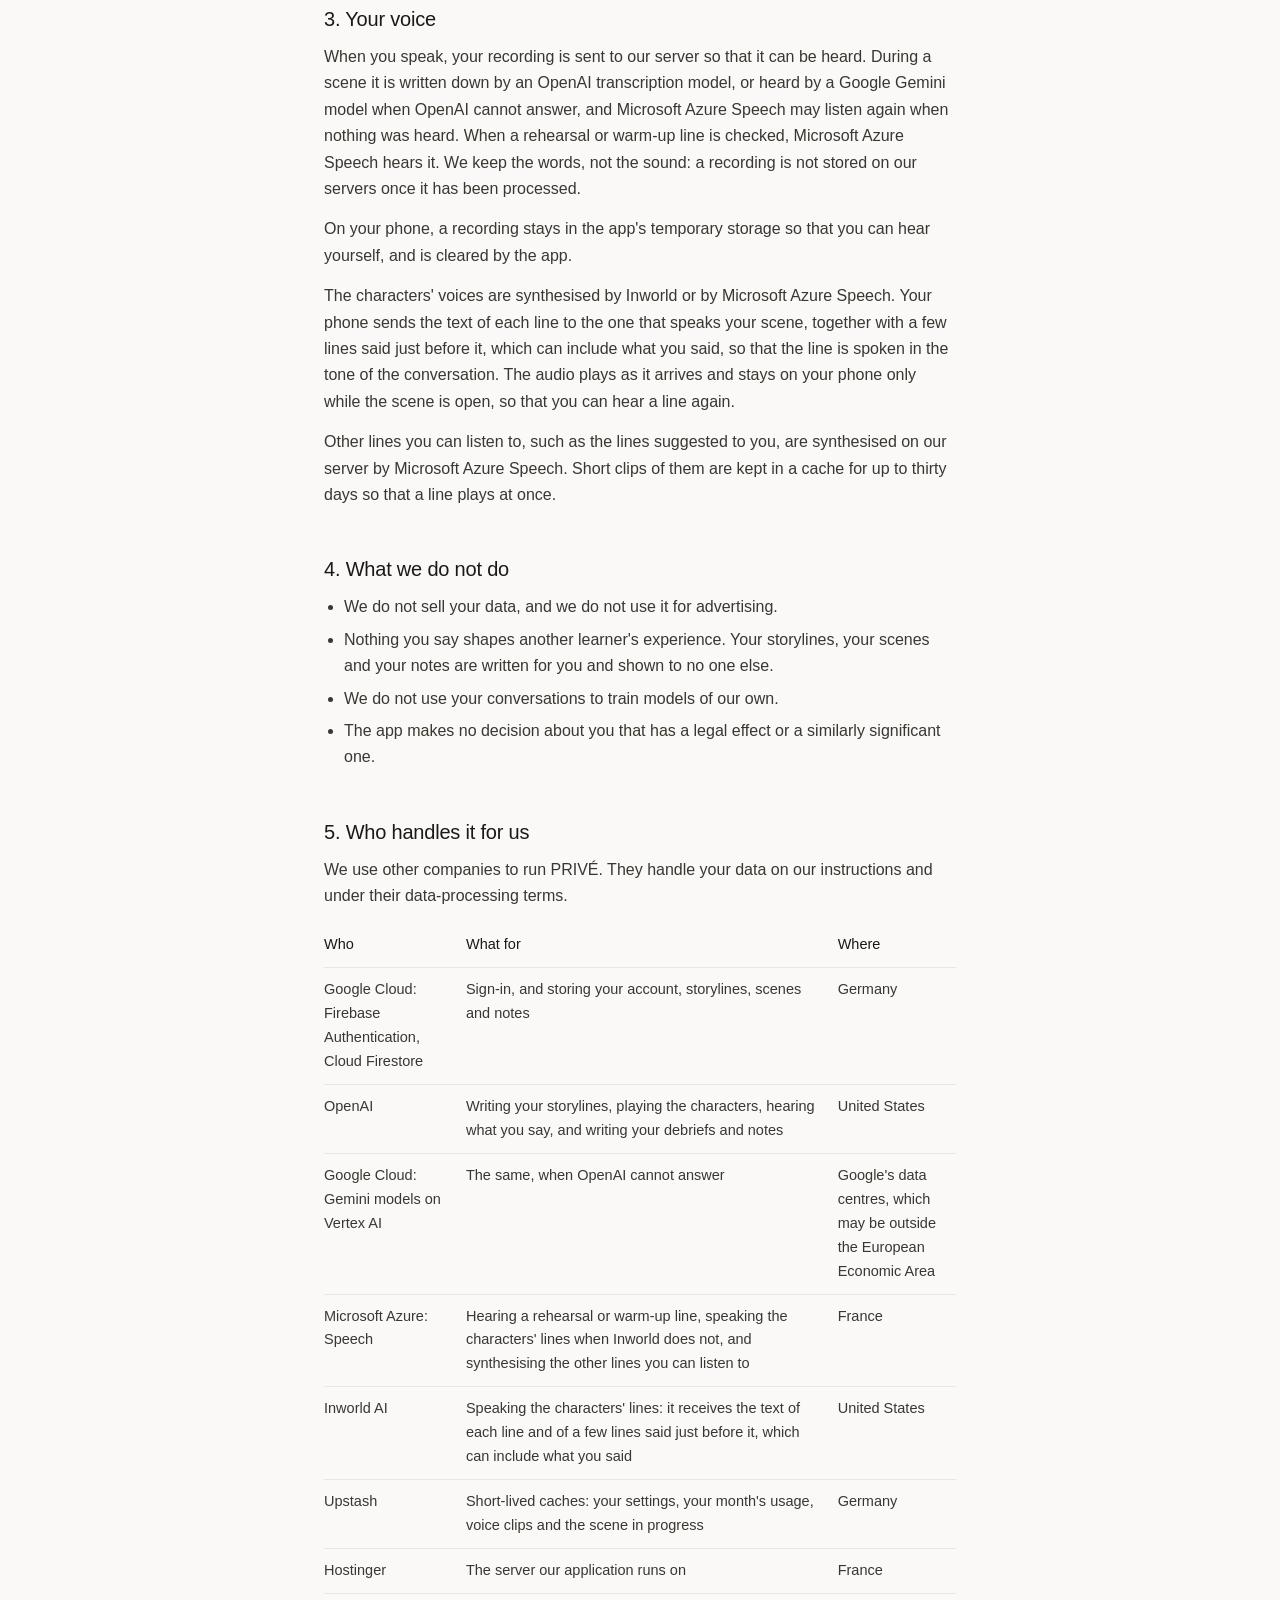
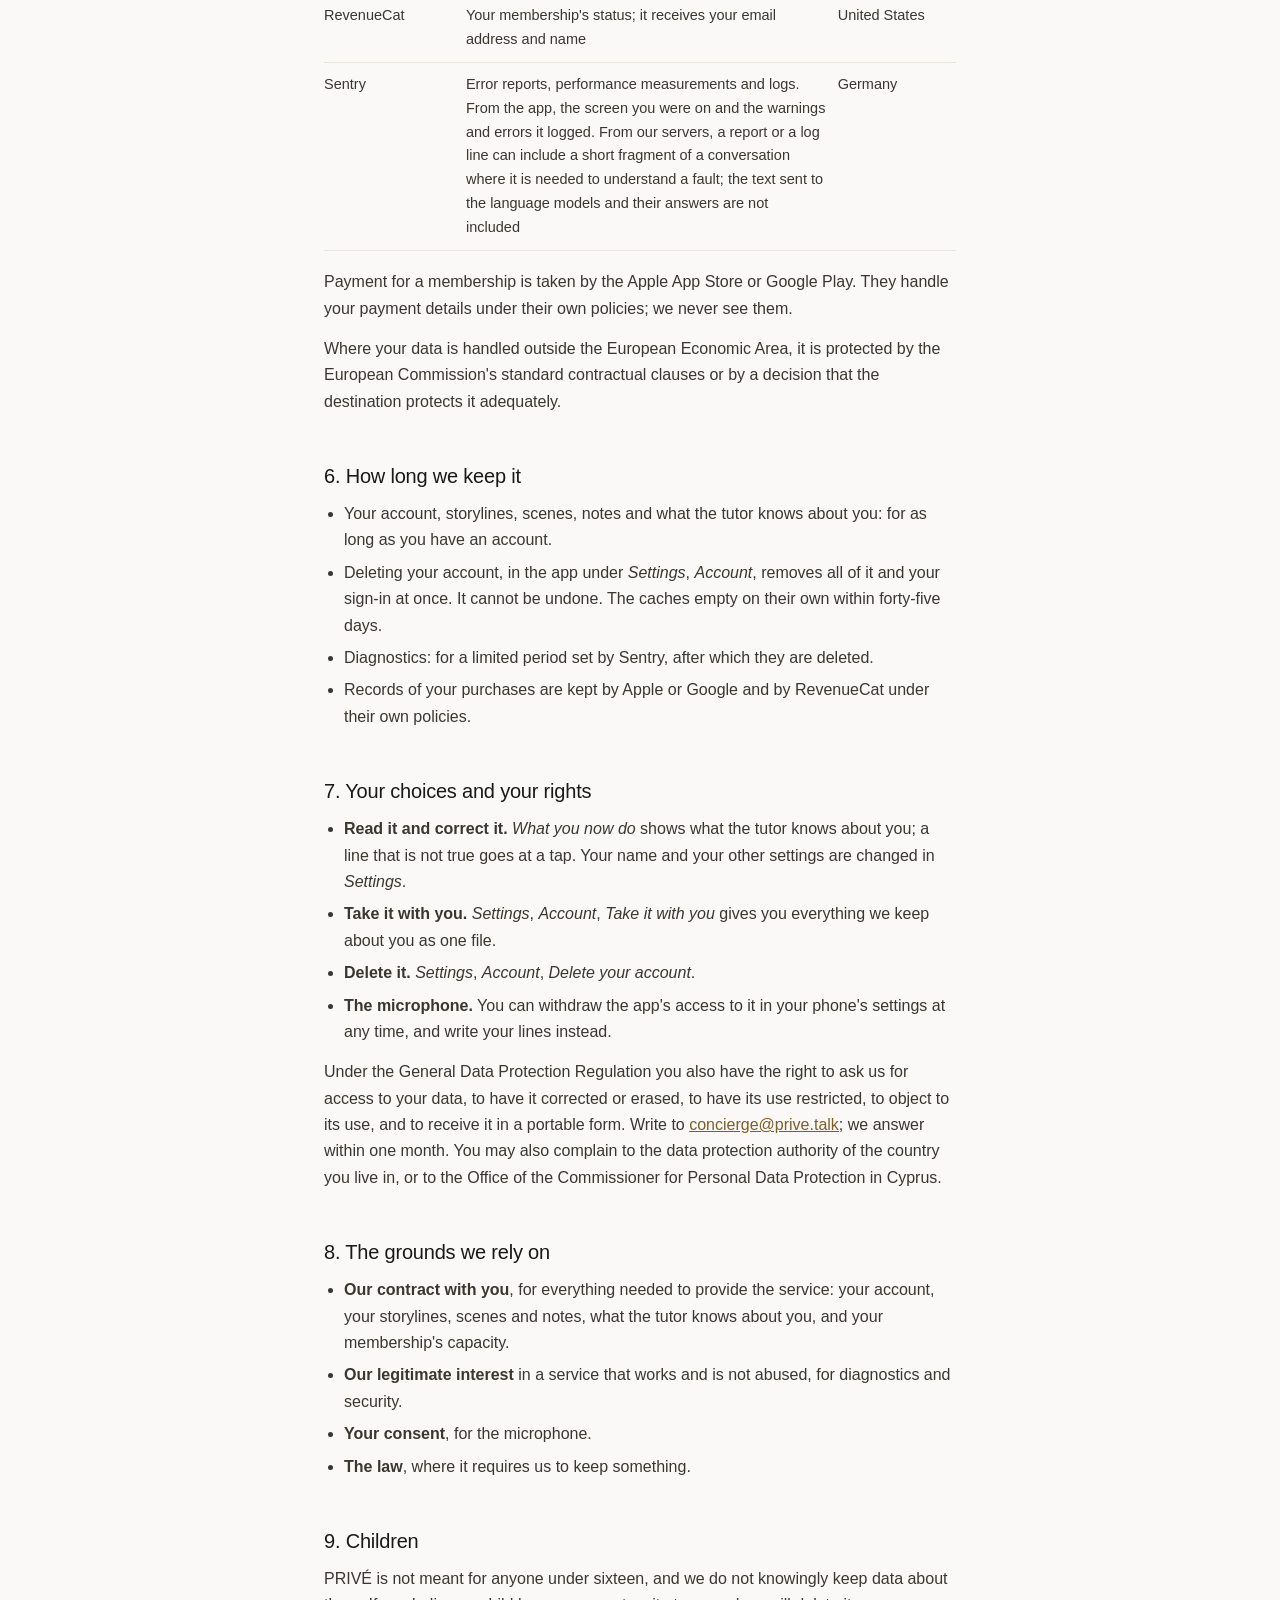
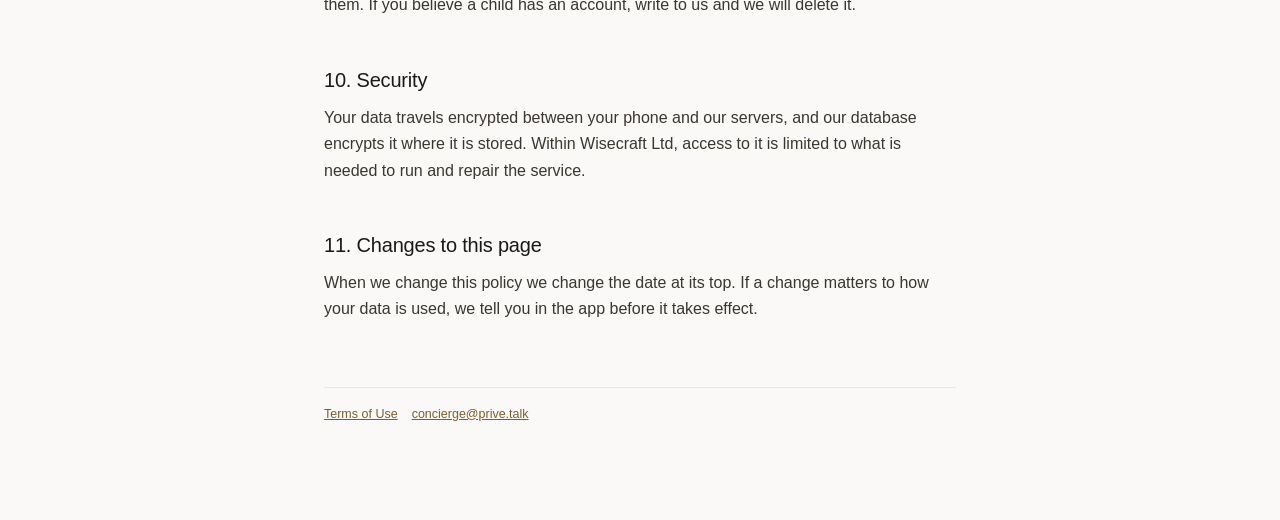
==== commit ebf29e53: "Privacy Policy: OpenAI listed, who hears recordings, no app replay OpenAI joins the processors (Unit" ====
--- a/privacy/index.html
+++ b/privacy/index.html
@@ -37,7 +37,7 @@
   <p>What the tutor knows about you comes only from what you said. We do not record facts about your health, religion, politics, sexuality, money or dealings with the law there, even when a storyline rehearses such a situation. In the app, under <em>Your storylines</em>, <em>What you now do</em>, you can read what is known about you and remove any line: a line you remove is never written again.</p>
 
   <h2>3. Your voice</h2>
-  <p>When you speak, your recording is sent to our server so that it can be heard: by a Google Gemini model during a scene, and by Microsoft Azure Speech together with a Gemini model when a rehearsal or warm-up line is checked. We keep the words, not the sound: a recording is not stored on our servers once it has been processed.</p>
+  <p>When you speak, your recording is sent to our server so that it can be heard. During a scene it is written down by an OpenAI transcription model, or heard by a Google Gemini model when OpenAI cannot answer, and Microsoft Azure Speech may listen again when nothing was heard. When a rehearsal or warm-up line is checked, Microsoft Azure Speech hears it. We keep the words, not the sound: a recording is not stored on our servers once it has been processed.</p>
   <p>On your phone, a recording stays in the app's temporary storage so that you can hear yourself, and is cleared by the app.</p>
   <p>The characters' voices are synthesised by Inworld or by Microsoft Azure Speech. Your phone sends the text of each line to the one that speaks your scene, together with a few lines said just before it, which can include what you said, so that the line is spoken in the tone of the conversation. The audio plays as it arrives and stays on your phone only while the scene is open, so that you can hear a line again.</p>
   <p>Other lines you can listen to, such as the lines suggested to you, are synthesised on our server by Microsoft Azure Speech. Short clips of them are kept in a cache for up to thirty days so that a line plays at once.</p>
@@ -56,13 +56,14 @@
     <thead><tr><th>Who</th><th>What for</th><th>Where</th></tr></thead>
     <tbody>
       <tr><td>Google Cloud: Firebase Authentication, Cloud Firestore</td><td>Sign-in, and storing your account, storylines, scenes and notes</td><td>Germany</td></tr>
-      <tr><td>Google Cloud: Gemini models on Vertex AI</td><td>Writing your storylines, playing the characters, hearing what you say and writing your debriefs</td><td>Google's data centres, which may be outside the European Economic Area</td></tr>
+      <tr><td>OpenAI</td><td>Writing your storylines, playing the characters, hearing what you say, and writing your debriefs and notes</td><td>United States</td></tr>
+      <tr><td>Google Cloud: Gemini models on Vertex AI</td><td>The same, when OpenAI cannot answer</td><td>Google's data centres, which may be outside the European Economic Area</td></tr>
       <tr><td>Microsoft Azure: Speech</td><td>Hearing a rehearsal or warm-up line, speaking the characters' lines when Inworld does not, and synthesising the other lines you can listen to</td><td>France</td></tr>
       <tr><td>Inworld AI</td><td>Speaking the characters' lines: it receives the text of each line and of a few lines said just before it, which can include what you said</td><td>United States</td></tr>
       <tr><td>Upstash</td><td>Short-lived caches: your settings, your month's usage, voice clips and the scene in progress</td><td>Germany</td></tr>
       <tr><td>Hostinger</td><td>The server our application runs on</td><td>France</td></tr>
       <tr><td>RevenueCat</td><td>Your membership's status; it receives your email address and name</td><td>United States</td></tr>
-      <tr><td>Sentry</td><td>Error reports, performance measurements and logs. From the app, a replay of layout and taps in which every text and image is hidden. From our servers, a report or a log line can include a short fragment of a conversation where it is needed to understand a fault; the text sent to the language models and their answers are not included</td><td>Germany</td></tr>
+      <tr><td>Sentry</td><td>Error reports, performance measurements and logs. From the app, the screen you were on and the warnings and errors it logged. From our servers, a report or a log line can include a short fragment of a conversation where it is needed to understand a fault; the text sent to the language models and their answers are not included</td><td>Germany</td></tr>
     </tbody>
   </table>
   <p>Payment for a membership is taken by the Apple App Store or Google Play. They handle your payment details under their own policies; we never see them.</p>
